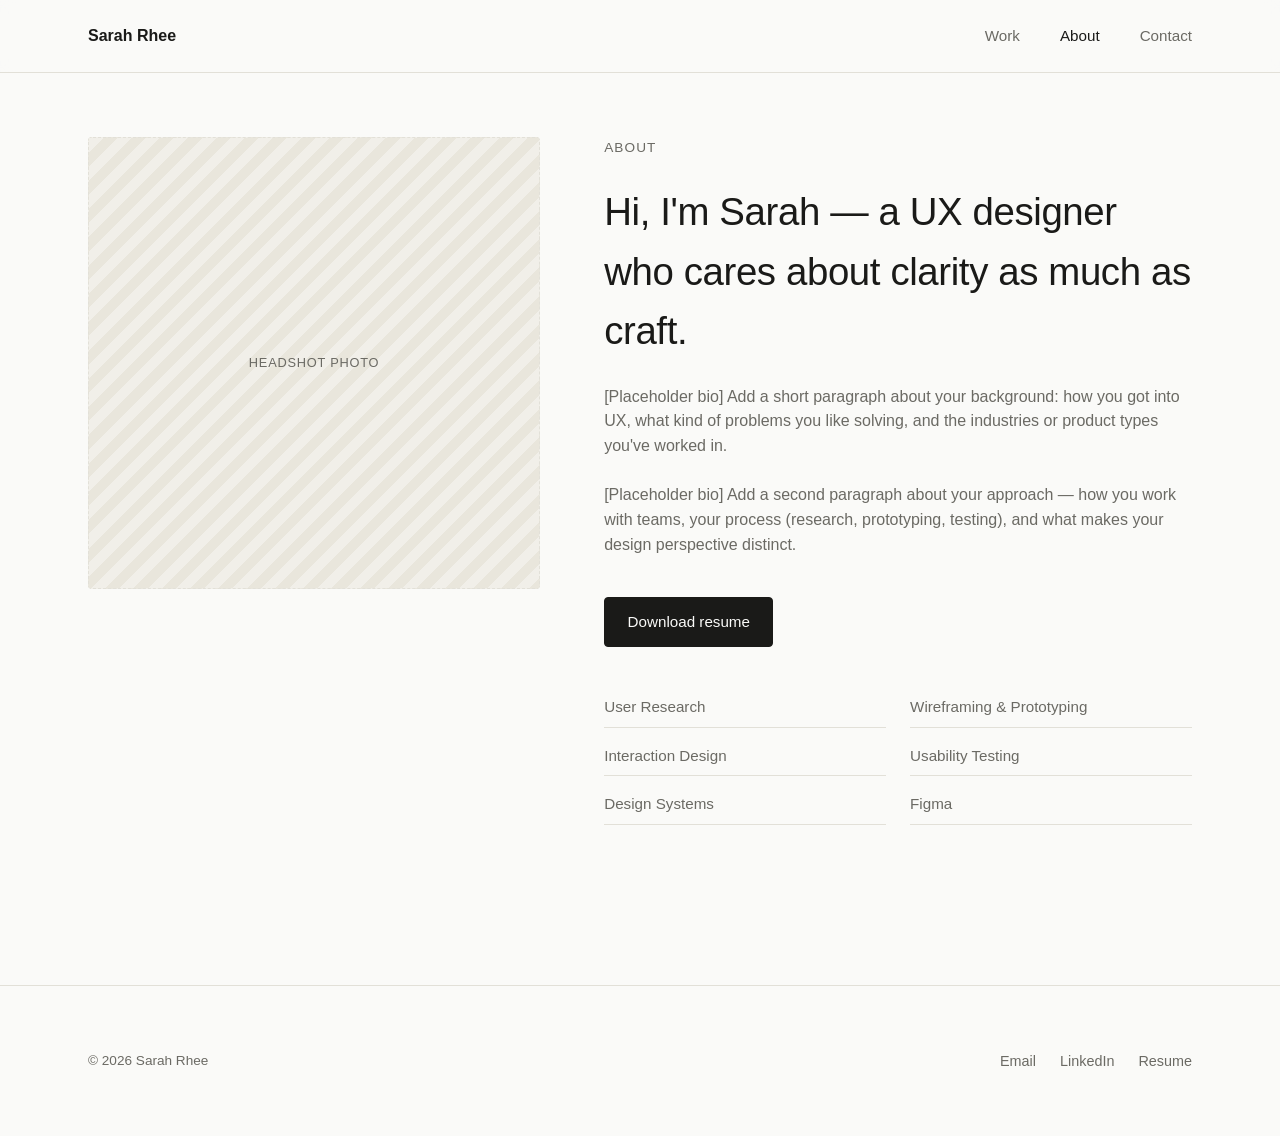
==== about.html @ 505254cf "Scaffold UX portfolio site: home, about, one case study template Minimal/clean static HTML/CSS/JS si" ====
<!DOCTYPE html>
<html lang="en">
<head>
  <meta charset="UTF-8" />
  <meta name="viewport" content="width=device-width, initial-scale=1.0" />
  <title>About — Sarah Rhee</title>
  <meta name="description" content="About Sarah Rhee, UX designer." />
  <link rel="stylesheet" href="css/style.css" />
</head>
<body>

  <header class="site-header">
    <div class="wrap">
      <a href="index.html" class="logo">Sarah Rhee</a>
      <nav>
        <button class="nav-toggle" aria-label="Toggle navigation" aria-expanded="false">
          <span></span><span></span><span></span>
        </button>
        <ul class="nav-links">
          <li><a href="index.html">Work</a></li>
          <li><a href="about.html" class="active">About</a></li>
          <li><a href="mailto:sarah.ys.rhee@gmail.com">Contact</a></li>
        </ul>
      </nav>
    </div>
  </header>

  <main>
    <div class="wrap">
      <section class="about-grid">
        <div class="about-photo">
          <div class="placeholder">Headshot photo</div>
        </div>

        <div class="about-bio">
          <p class="hero-eyebrow">About</p>
          <h1 style="font-size: clamp(1.75rem, 3vw, 2.5rem); margin-bottom: 1.5rem;">
            Hi, I'm Sarah — a UX designer who cares about clarity as much as craft.
          </h1>
          <p>
            [Placeholder bio] Add a short paragraph about your background: how you got
            into UX, what kind of problems you like solving, and the industries or
            product types you've worked in.
          </p>
          <p>
            [Placeholder bio] Add a second paragraph about your approach — how you work
            with teams, your process (research, prototyping, testing), and what makes
            your design perspective distinct.
          </p>

          <a href="#" class="btn btn-primary" style="margin-top: 1rem;">Download resume</a>

          <ul class="skills-list">
            <li>User Research</li>
            <li>Wireframing &amp; Prototyping</li>
            <li>Interaction Design</li>
            <li>Usability Testing</li>
            <li>Design Systems</li>
            <li>Figma</li>
          </ul>
        </div>
      </section>
    </div>
  </main>

  <footer class="site-footer">
    <div class="wrap footer-row">
      <p class="copyright">&copy; <span id="year"></span> Sarah Rhee</p>
      <div class="footer-links">
        <a href="mailto:sarah.ys.rhee@gmail.com">Email</a>
        <a href="#">LinkedIn</a>
        <a href="#">Resume</a>
      </div>
    </div>
  </footer>

  <script src="js/main.js"></script>
</body>
</html>
---- css/style.css ----
/* ---------------------------------------------
   Sarah Rhee — UX Portfolio
   Minimal, clean design system
--------------------------------------------- */

:root {
  --color-bg: #fafaf8;
  --color-surface: #f1efe9;
  --color-text: #1a1a18;
  --color-text-muted: #6b6a64;
  --color-border: #e2e0d8;
  --color-accent: #a2543c;

  --font-sans: -apple-system, BlinkMacSystemFont, "Inter", "Segoe UI", Helvetica, Arial, sans-serif;

  --space-1: 0.5rem;
  --space-2: 1rem;
  --space-3: 1.5rem;
  --space-4: 2.5rem;
  --space-5: 4rem;
  --space-6: 6rem;
  --space-7: 9rem;

  --max-width: 72rem;
  --border-radius: 4px;
}

/* Reset */
*,
*::before,
*::after {
  box-sizing: border-box;
}

html {
  scroll-behavior: smooth;
}

body {
  margin: 0;
  font-family: var(--font-sans);
  color: var(--color-text);
  background: var(--color-bg);
  line-height: 1.55;
  -webkit-font-smoothing: antialiased;
}

img {
  max-width: 100%;
  display: block;
}

a {
  color: inherit;
  text-decoration: none;
}

ul {
  margin: 0;
  padding: 0;
  list-style: none;
}

h1, h2, h3, h4 {
  margin: 0;
  font-weight: 500;
  letter-spacing: -0.01em;
}

p {
  margin: 0;
}

button {
  font: inherit;
  cursor: pointer;
  background: none;
  border: none;
  color: inherit;
}

/* Layout */
.wrap {
  max-width: var(--max-width);
  margin: 0 auto;
  padding: 0 var(--space-3);
}

/* Header / Nav */
.site-header {
  position: sticky;
  top: 0;
  z-index: 50;
  background: rgba(250, 250, 248, 0.85);
  backdrop-filter: blur(8px);
  border-bottom: 1px solid var(--color-border);
}

.site-header .wrap {
  display: flex;
  align-items: center;
  justify-content: space-between;
  height: 4.5rem;
}

.logo {
  font-size: 1rem;
  font-weight: 600;
}

.nav-links {
  display: flex;
  gap: var(--space-4);
  font-size: 0.95rem;
}

.nav-links a {
  color: var(--color-text-muted);
  transition: color 0.15s ease;
}

.nav-links a:hover,
.nav-links a.active {
  color: var(--color-text);
}

.nav-toggle {
  display: none;
  flex-direction: column;
  gap: 5px;
  padding: var(--space-1);
}

.nav-toggle span {
  width: 22px;
  height: 1.5px;
  background: var(--color-text);
  display: block;
  transition: transform 0.2s ease, opacity 0.2s ease;
}

/* Hero */
.hero {
  padding: var(--space-7) 0 var(--space-6);
}

.hero-eyebrow {
  font-size: 0.85rem;
  text-transform: uppercase;
  letter-spacing: 0.08em;
  color: var(--color-text-muted);
  margin-bottom: var(--space-2);
}

.hero h1 {
  font-size: clamp(2.25rem, 5vw, 3.75rem);
  line-height: 1.1;
  max-width: 40rem;
}

.hero p.lead {
  margin-top: var(--space-3);
  font-size: 1.15rem;
  color: var(--color-text-muted);
  max-width: 34rem;
}

/* Section headings */
.section-heading {
  display: flex;
  align-items: baseline;
  justify-content: space-between;
  margin-bottom: var(--space-4);
  padding-top: var(--space-6);
  border-top: 1px solid var(--color-border);
}

.section-heading h2 {
  font-size: 1.5rem;
}

.section-heading .view-all {
  font-size: 0.9rem;
  color: var(--color-text-muted);
}

.section-heading .view-all:hover {
  color: var(--color-text);
}

/* Work grid / cards */
.work-grid {
  display: grid;
  grid-template-columns: repeat(auto-fit, minmax(280px, 1fr));
  gap: var(--space-4);
}

.card {
  display: block;
  border: 1px solid var(--color-border);
  border-radius: var(--border-radius);
  overflow: hidden;
  background: var(--color-surface);
  transition: transform 0.2s ease, box-shadow 0.2s ease;
}

.card:hover {
  transform: translateY(-3px);
  box-shadow: 0 12px 24px -12px rgba(26, 26, 24, 0.15);
}

.card-media {
  aspect-ratio: 4 / 3;
}

.card-body {
  padding: var(--space-3);
}

.card-tag {
  font-size: 0.78rem;
  text-transform: uppercase;
  letter-spacing: 0.06em;
  color: var(--color-text-muted);
  margin-bottom: var(--space-1);
}

.card-title {
  font-size: 1.15rem;
}

.card-desc {
  margin-top: var(--space-1);
  font-size: 0.95rem;
  color: var(--color-text-muted);
}

/* Placeholder media block (stand-in for real images/photos) */
.placeholder {
  width: 100%;
  height: 100%;
  display: flex;
  align-items: center;
  justify-content: center;
  background:
    repeating-linear-gradient(
      135deg,
      var(--color-surface),
      var(--color-surface) 10px,
      #e9e6dc 10px,
      #e9e6dc 20px
    );
  color: var(--color-text-muted);
  font-size: 0.8rem;
  text-transform: uppercase;
  letter-spacing: 0.06em;
  border: 1px dashed var(--color-border);
}

/* About */
.about-grid {
  display: grid;
  grid-template-columns: 1fr 1.3fr;
  gap: var(--space-5);
  align-items: start;
  padding: var(--space-5) 0;
}

.about-photo {
  aspect-ratio: 1;
  border-radius: var(--border-radius);
  overflow: hidden;
}

.about-bio p {
  margin-bottom: var(--space-3);
  color: var(--color-text-muted);
  max-width: 38rem;
}

.skills-list {
  display: grid;
  grid-template-columns: repeat(2, 1fr);
  gap: var(--space-1) var(--space-3);
  margin-top: var(--space-4);
}

.skills-list li {
  font-size: 0.95rem;
  padding: var(--space-1) 0;
  border-bottom: 1px solid var(--color-border);
  color: var(--color-text-muted);
}

/* Buttons */
.btn {
  display: inline-flex;
  align-items: center;
  gap: 0.4rem;
  padding: 0.75rem 1.4rem;
  border-radius: var(--border-radius);
  font-size: 0.95rem;
  border: 1px solid var(--color-text);
  transition: background 0.15s ease, color 0.15s ease;
}

.btn:hover {
  background: var(--color-text);
  color: var(--color-bg);
}

.btn-primary {
  background: var(--color-text);
  color: var(--color-bg);
}

.btn-primary:hover {
  background: var(--color-accent);
  border-color: var(--color-accent);
}

/* Case study */
.cs-header {
  padding: var(--space-6) 0 var(--space-4);
}

.cs-meta {
  display: grid;
  grid-template-columns: repeat(auto-fit, minmax(140px, 1fr));
  gap: var(--space-3);
  margin-top: var(--space-4);
  padding-top: var(--space-3);
  border-top: 1px solid var(--color-border);
}

.cs-meta dt {
  font-size: 0.78rem;
  text-transform: uppercase;
  letter-spacing: 0.06em;
  color: var(--color-text-muted);
  margin-bottom: 0.25rem;
}

.cs-meta dd {
  margin: 0;
  font-size: 0.95rem;
}

.cs-hero-media {
  aspect-ratio: 16 / 9;
  margin: var(--space-4) 0 var(--space-6);
  border-radius: var(--border-radius);
  overflow: hidden;
}

.cs-section {
  padding-bottom: var(--space-6);
  max-width: 42rem;
}

.cs-section h2 {
  font-size: 1.4rem;
  margin-bottom: var(--space-2);
}

.cs-section p {
  color: var(--color-text-muted);
  margin-bottom: var(--space-2);
}

.cs-section-media {
  aspect-ratio: 16 / 9;
  max-width: none;
  margin: var(--space-3) 0 var(--space-6);
  border-radius: var(--border-radius);
  overflow: hidden;
}

.cs-nav-next {
  border-top: 1px solid var(--color-border);
  padding: var(--space-5) 0;
  display: flex;
  align-items: center;
  justify-content: space-between;
}

.cs-nav-next .label {
  font-size: 0.8rem;
  text-transform: uppercase;
  letter-spacing: 0.06em;
  color: var(--color-text-muted);
}

.cs-nav-next .title {
  font-size: 1.3rem;
  margin-top: 0.25rem;
}

/* Footer */
.site-footer {
  border-top: 1px solid var(--color-border);
  margin-top: var(--space-6);
  padding: var(--space-5) 0;
}

.footer-row {
  display: flex;
  align-items: center;
  justify-content: space-between;
  flex-wrap: wrap;
  gap: var(--space-2);
}

.footer-links {
  display: flex;
  gap: var(--space-3);
  font-size: 0.9rem;
  color: var(--color-text-muted);
}

.footer-links a:hover {
  color: var(--color-text);
}

.copyright {
  font-size: 0.85rem;
  color: var(--color-text-muted);
}

/* Scroll reveal (progressive enhancement, see js/main.js) */
.reveal {
  opacity: 0;
  transform: translateY(16px);
  transition: opacity 0.6s ease, transform 0.6s ease;
}

.reveal.is-visible {
  opacity: 1;
  transform: translateY(0);
}

/* Responsive */
@media (max-width: 720px) {
  .nav-links {
    position: absolute;
    top: 4.5rem;
    left: 0;
    right: 0;
    background: var(--color-bg);
    border-bottom: 1px solid var(--color-border);
    flex-direction: column;
    padding: var(--space-3);
    gap: var(--space-3);
    display: none;
  }

  .nav-links.is-open {
    display: flex;
  }

  .nav-toggle {
    display: flex;
  }

  .about-grid {
    grid-template-columns: 1fr;
  }

  .about-photo {
    max-width: 14rem;
  }

  .skills-list {
    grid-template-columns: 1fr;
  }

  .cs-nav-next {
    flex-direction: column;
    align-items: flex-start;
  }
}
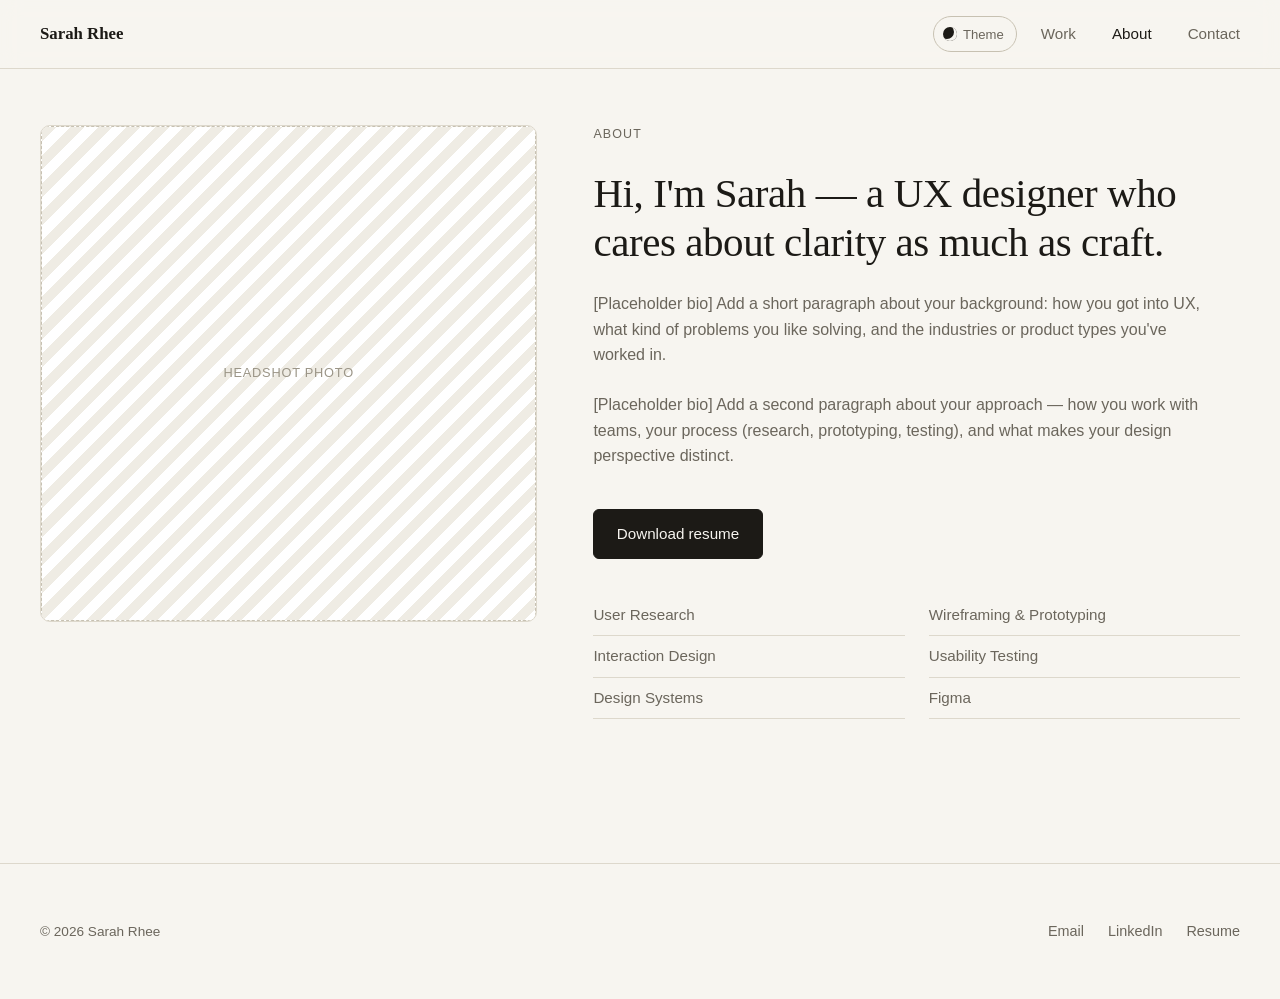
==== commit 98df5533: "Add Pricing Model Dashboard case study, redesign site in editorial style New case study built from r" ====
--- a/about.html
+++ b/about.html
@@ -3,29 +3,37 @@
 <head>
   <meta charset="UTF-8" />
   <meta name="viewport" content="width=device-width, initial-scale=1.0" />
+  <meta name="color-scheme" content="light dark" />
   <title>About — Sarah Rhee</title>
   <meta name="description" content="About Sarah Rhee, UX designer." />
-  <link rel="stylesheet" href="css/style.css" />
+  <link rel="stylesheet" href="css/styles-editorial.css" />
 </head>
 <body>
+  <a class="skip-link" href="#main">Skip to main content</a>
 
   <header class="site-header">
-    <div class="wrap">
+    <div class="wrap header-inner">
       <a href="index.html" class="logo">Sarah Rhee</a>
-      <nav>
+      <div class="header-right">
+        <button type="button" class="theme-toggle" id="theme-toggle" aria-pressed="false">
+          <span class="theme-toggle-icon" aria-hidden="true"></span>
+          <span class="theme-toggle-label">Theme</span>
+        </button>
         <button class="nav-toggle" aria-label="Toggle navigation" aria-expanded="false">
           <span></span><span></span><span></span>
         </button>
-        <ul class="nav-links">
-          <li><a href="index.html">Work</a></li>
-          <li><a href="about.html" class="active">About</a></li>
-          <li><a href="mailto:sarah.ys.rhee@gmail.com">Contact</a></li>
-        </ul>
-      </nav>
+        <nav>
+          <ul class="nav-links">
+            <li><a href="index.html">Work</a></li>
+            <li><a href="about.html" class="active">About</a></li>
+            <li><a href="mailto:sarah.ys.rhee@gmail.com">Contact</a></li>
+          </ul>
+        </nav>
+      </div>
     </div>
   </header>
 
-  <main>
+  <main id="main">
     <div class="wrap">
       <section class="about-grid">
         <div class="about-photo">
@@ -33,8 +41,8 @@
         </div>
 
         <div class="about-bio">
-          <p class="hero-eyebrow">About</p>
-          <h1 style="font-size: clamp(1.75rem, 3vw, 2.5rem); margin-bottom: 1.5rem;">
+          <p class="eyebrow-accent">About</p>
+          <h1 style="font-size: clamp(1.9rem, 3.2vw, 2.6rem); margin: 0.5rem 0 1.5rem; line-height: 1.2;">
             Hi, I'm Sarah — a UX designer who cares about clarity as much as craft.
           </h1>
           <p>
--- a/css/styles-editorial.css
+++ b/css/styles-editorial.css
@@ -0,0 +1,590 @@
+/* ---------------------------------------------
+   Sarah Rhee — Editorial design system
+   Used site-wide: home, about, case studies
+--------------------------------------------- */
+
+:root {
+  --paper: #f7f5f0;
+  --paper-raised: #ffffff;
+  --paper-sunken: #efece4;
+  --ink: #1c1a16;
+  --ink-muted: #6b665c;
+  --ink-faint: #9b9587;
+  --line: #ddd8cc;
+  --line-strong: #c7c1b2;
+  --accent: #a2543c;
+  --accent-ink: #ffffff;
+  --accent-soft: #f1e3dc;
+  --good: #3f6b4c;
+  --good-soft: #e4ede6;
+  --warn: #97621f;
+  --warn-soft: #f3e8d6;
+  --bad: #a3392f;
+  --bad-soft: #f5e3e0;
+  --info: #3d6a8a;
+  --info-soft: #e2ecf1;
+
+  --font-serif: "Iowan Old Style", "Palatino Linotype", Palatino, "Georgia", serif;
+  --font-sans: -apple-system, BlinkMacSystemFont, "Inter", "Segoe UI", Helvetica, Arial, sans-serif;
+  --font-mono: ui-monospace, "SF Mono", Menlo, Consolas, monospace;
+
+  --space-1: 0.5rem;
+  --space-2: 1rem;
+  --space-3: 1.5rem;
+  --space-4: 2.25rem;
+  --space-5: 3.5rem;
+  --space-6: 5.5rem;
+
+  --max-width: 78rem;
+  --radius: 6px;
+  --radius-lg: 10px;
+
+  --shadow-card: 0 1px 2px rgba(28, 26, 22, 0.04), 0 8px 24px -12px rgba(28, 26, 22, 0.12);
+  color-scheme: light;
+}
+
+:root[data-theme="dark"] {
+  --paper: #161512;
+  --paper-raised: #201f1b;
+  --paper-sunken: #0f0e0c;
+  --ink: #efeae0;
+  --ink-muted: #a8a294;
+  --ink-faint: #726c60;
+  --line: #34322b;
+  --line-strong: #45423a;
+  --accent: #d98a6c;
+  --accent-ink: #161512;
+  --accent-soft: #3a2a22;
+  --good: #8fbc9c;
+  --good-soft: #1f2b22;
+  --warn: #d9a85c;
+  --warn-soft: #302416;
+  --bad: #e08b80;
+  --bad-soft: #331f1c;
+  --info: #8bb6d1;
+  --info-soft: #1c2a32;
+  --shadow-card: 0 1px 2px rgba(0, 0, 0, 0.2), 0 12px 28px -14px rgba(0, 0, 0, 0.55);
+  color-scheme: dark;
+}
+
+@media (prefers-color-scheme: dark) {
+  :root:not([data-theme="light"]) {
+    --paper: #161512;
+    --paper-raised: #201f1b;
+    --paper-sunken: #0f0e0c;
+    --ink: #efeae0;
+    --ink-muted: #a8a294;
+    --ink-faint: #726c60;
+    --line: #34322b;
+    --line-strong: #45423a;
+    --accent: #d98a6c;
+    --accent-ink: #161512;
+    --accent-soft: #3a2a22;
+    --good: #8fbc9c;
+    --good-soft: #1f2b22;
+    --warn: #d9a85c;
+    --warn-soft: #302416;
+    --bad: #e08b80;
+    --bad-soft: #331f1c;
+    --info: #8bb6d1;
+    --info-soft: #1c2a32;
+    --shadow-card: 0 1px 2px rgba(0, 0, 0, 0.2), 0 12px 28px -14px rgba(0, 0, 0, 0.55);
+    color-scheme: dark;
+  }
+}
+
+/* Reset */
+*, *::before, *::after { box-sizing: border-box; }
+html { scroll-behavior: smooth; }
+body {
+  margin: 0;
+  font-family: var(--font-sans);
+  color: var(--ink);
+  background: var(--paper);
+  line-height: 1.6;
+  -webkit-font-smoothing: antialiased;
+  transition: background 0.2s ease, color 0.2s ease;
+}
+img { max-width: 100%; height: auto; display: block; }
+a { color: inherit; text-decoration: none; }
+ul, ol { margin: 0; padding: 0; list-style: none; }
+h1, h2, h3, h4 { margin: 0; font-family: var(--font-serif); font-weight: 500; letter-spacing: -0.01em; }
+p { margin: 0; }
+button { font: inherit; cursor: pointer; background: none; border: none; color: inherit; }
+dl, dt, dd { margin: 0; }
+table { border-collapse: collapse; width: 100%; }
+
+.visually-hidden {
+  position: absolute; width: 1px; height: 1px; overflow: hidden;
+  clip: rect(0 0 0 0); white-space: nowrap; border: 0; padding: 0; margin: -1px;
+}
+
+.skip-link {
+  position: absolute; left: -999px; top: 0; z-index: 100;
+  background: var(--ink); color: var(--paper); padding: 0.75rem 1.25rem;
+  border-radius: 0 0 var(--radius) 0;
+}
+.skip-link:focus { left: 0; }
+
+.wrap { max-width: var(--max-width); margin: 0 auto; padding: 0 var(--space-3); }
+
+/* ============ SITE HEADER (shared nav) ============ */
+.site-header {
+  position: sticky; top: 0; z-index: 50;
+  background: color-mix(in srgb, var(--paper) 88%, transparent);
+  backdrop-filter: blur(10px);
+  border-bottom: 1px solid var(--line);
+}
+.header-inner, .site-header .wrap {
+  display: flex; align-items: center; justify-content: space-between;
+  height: 4.25rem;
+}
+.eyebrow {
+  font-family: var(--font-sans); font-size: 0.78rem; text-transform: uppercase;
+  letter-spacing: 0.09em; color: var(--ink-muted); margin: 0;
+}
+.logo { font-family: var(--font-serif); font-size: 1.05rem; font-weight: 600; }
+.header-right { display: flex; align-items: center; gap: var(--space-3); }
+.site-meta { font-size: 0.85rem; color: var(--ink-muted); margin: 0; }
+.nav-links { display: flex; gap: var(--space-4); font-size: 0.95rem; }
+.nav-links a { color: var(--ink-muted); transition: color 0.15s ease; }
+.nav-links a:hover, .nav-links a.active { color: var(--ink); }
+
+.theme-toggle {
+  display: flex; align-items: center; gap: 0.4rem;
+  border: 1px solid var(--line-strong); border-radius: 999px;
+  padding: 0.4rem 0.75rem 0.4rem 0.55rem; font-size: 0.82rem; color: var(--ink-muted);
+  transition: border-color 0.15s ease, color 0.15s ease;
+}
+.theme-toggle:hover { color: var(--ink); border-color: var(--accent); }
+.theme-toggle-icon {
+  width: 14px; height: 14px; border-radius: 50%;
+  background: var(--ink);
+  box-shadow: inset -3px -2px 0 var(--paper);
+}
+.theme-toggle[aria-pressed="true"] .theme-toggle-icon {
+  box-shadow: none; background: var(--accent);
+}
+
+.nav-toggle {
+  display: none; flex-direction: column; gap: 5px; padding: var(--space-1);
+}
+.nav-toggle span { width: 20px; height: 1.5px; background: var(--ink); display: block; }
+
+/* ============ BENTO HERO ============ */
+.bento {
+  display: grid;
+  grid-template-columns: 1.4fr 1fr;
+  grid-template-rows: auto auto;
+  gap: var(--space-3);
+  padding: var(--space-5) 0 var(--space-4);
+}
+.tile {
+  background: var(--paper-raised);
+  border: 1px solid var(--line);
+  border-radius: var(--radius-lg);
+  box-shadow: var(--shadow-card);
+  padding: var(--space-4);
+}
+.tile-primary { grid-column: 1; grid-row: 1 / 3; display: flex; flex-direction: column; gap: var(--space-3); }
+.tile-visual { grid-column: 2; grid-row: 1; padding: 0; overflow: hidden; display: flex; flex-direction: column; }
+.tile-visual img { width: 100%; height: auto; }
+.tile-visual figcaption {
+  padding: var(--space-2) var(--space-3); font-size: 0.82rem; color: var(--ink-muted);
+  border-top: 1px solid var(--line);
+}
+.tile-status { grid-column: 2; grid-row: 2; display: flex; flex-direction: column; gap: 0.4rem; justify-content: center; }
+.tile-stats {
+  grid-column: 1 / 3; grid-row: 3;
+  display: grid; grid-template-columns: repeat(3, 1fr); gap: var(--space-3);
+  padding: 0; background: none; border: none; box-shadow: none;
+}
+
+.eyebrow-accent {
+  font-size: 0.78rem; text-transform: uppercase; letter-spacing: 0.09em;
+  color: var(--accent); margin: 0;
+}
+.bento h1 {
+  font-size: clamp(2rem, 3.4vw, 2.9rem); line-height: 1.12; margin-top: 0.5rem;
+}
+.subtitle { font-size: 1.1rem; color: var(--ink-muted); max-width: 34rem; margin-top: 0.25rem; }
+
+.case-summary { display: grid; gap: var(--space-2); margin-top: var(--space-2); }
+.case-summary dt {
+  font-size: 0.76rem; text-transform: uppercase; letter-spacing: 0.07em;
+  color: var(--ink-faint); margin-bottom: 0.2rem;
+}
+.case-summary dd { font-size: 0.95rem; color: var(--ink); }
+
+.small-label {
+  font-size: 0.76rem; text-transform: uppercase; letter-spacing: 0.07em; color: var(--ink-faint); margin: 0;
+}
+.badge {
+  display: inline-flex; align-self: flex-start; align-items: center;
+  background: var(--good-soft); color: var(--good);
+  font-size: 0.88rem; font-weight: 600; padding: 0.3rem 0.7rem; border-radius: 999px;
+  margin: 0.3rem 0;
+}
+.tile-status-note { font-size: 0.85rem; color: var(--ink-muted); margin: 0; }
+
+.chip {
+  background: var(--paper-raised); border: 1px solid var(--line); border-radius: var(--radius);
+  box-shadow: var(--shadow-card); padding: var(--space-3);
+  display: flex; flex-direction: column; gap: 0.4rem;
+}
+.chip-num { font-family: var(--font-serif); font-size: 1.15rem; color: var(--ink); }
+.chip-label { font-size: 0.86rem; color: var(--ink-muted); line-height: 1.5; }
+
+/* ============ SUMMARY PANEL ============ */
+.summary { padding: var(--space-4) 0; border-top: 1px solid var(--line); border-bottom: 1px solid var(--line); }
+.summary-grid { display: grid; grid-template-columns: repeat(4, 1fr); gap: var(--space-4); }
+.summary-item dt {
+  font-family: var(--font-serif); font-size: 1rem; color: var(--ink); margin-bottom: 0.4rem;
+}
+.summary-item dd { font-size: 0.88rem; color: var(--ink-muted); }
+.summary-footnote { font-size: 0.8rem; color: var(--ink-faint); margin-top: var(--space-3); }
+
+/* ============ LAYOUT: TOC + CONTENT ============ */
+.layout { display: grid; grid-template-columns: 14rem 1fr; gap: var(--space-5); padding-top: var(--space-5); align-items: start; }
+
+.toc-mobile { display: none; }
+.toc-mobile summary {
+  cursor: pointer; font-size: 0.9rem; padding: var(--space-2);
+  border: 1px solid var(--line); border-radius: var(--radius); margin-bottom: var(--space-3);
+}
+.toc-mobile nav ol { padding: var(--space-2) 0 0 var(--space-2); display: grid; gap: 0.5rem; }
+.toc-mobile nav a { font-size: 0.9rem; color: var(--ink-muted); }
+
+.toc-desktop { position: sticky; top: 6rem; align-self: start; }
+.toc-title {
+  font-size: 0.76rem; text-transform: uppercase; letter-spacing: 0.07em;
+  color: var(--ink-faint); margin-bottom: var(--space-2);
+}
+.toc-desktop ol { display: grid; gap: 0.65rem; border-left: 1px solid var(--line); }
+.toc-desktop a {
+  display: block; font-size: 0.9rem; color: var(--ink-muted); padding: 0.1rem 0 0.1rem 0.9rem;
+  border-left: 2px solid transparent; margin-left: -1px; transition: color 0.15s ease, border-color 0.15s ease;
+}
+.toc-desktop a:hover { color: var(--ink); }
+.toc-desktop a[aria-current] { color: var(--accent); border-left-color: var(--accent); font-weight: 600; }
+
+.content { min-width: 0; }
+
+/* ============ SECTIONS ============ */
+.section { padding-bottom: var(--space-6); scroll-margin-top: 6rem; max-width: 46rem; }
+.section h2 { font-size: 1.6rem; margin-bottom: var(--space-2); }
+.section h3 { font-size: 1.15rem; margin: var(--space-3) 0 0.75rem; }
+.section p { color: var(--ink-muted); margin-bottom: var(--space-2); }
+.tldr {
+  font-size: 1.08rem; color: var(--ink); font-family: var(--font-serif);
+  border-left: 3px solid var(--accent); padding-left: var(--space-2); margin-bottom: var(--space-3);
+}
+.phase { font-size: 0.8rem; color: var(--ink-faint); font-family: var(--font-sans); font-weight: 400; margin-left: 0.5rem; }
+
+/* Attribution (model vs UX) */
+.attribution { display: grid; grid-template-columns: 1fr 1fr; gap: var(--space-4); margin: var(--space-3) 0 var(--space-4); }
+.attribution-col { background: var(--paper-raised); border: 1px solid var(--line); border-radius: var(--radius-lg); padding: var(--space-3); }
+.attribution-col h3 { margin-top: 0; font-size: 0.95rem; text-transform: uppercase; letter-spacing: 0.06em; color: var(--ink-faint); }
+.big-metric { font-family: var(--font-serif); font-size: 2rem; color: var(--accent); margin: 0.3rem 0; }
+.muted { color: var(--ink-faint); font-size: 0.85rem; }
+.clean-list { display: grid; gap: 0.5rem; margin: 0.5rem 0; }
+.clean-list li { font-size: 0.95rem; color: var(--ink); padding-left: 1rem; position: relative; }
+.clean-list li::before { content: "–"; position: absolute; left: 0; color: var(--accent); }
+
+.proofs-h { font-size: 1rem; text-transform: uppercase; letter-spacing: 0.05em; color: var(--ink-faint); }
+.proofs { display: grid; gap: var(--space-3); }
+.proof { border-top: 1px solid var(--line); padding-top: var(--space-2); }
+.proof-claim { font-family: var(--font-serif); font-size: 1.1rem; color: var(--ink); margin-bottom: 0.3rem; }
+.proof-evidence { color: var(--ink-muted); }
+.proof-artifact a { color: var(--accent); font-size: 0.9rem; }
+.proof-artifact a:hover { text-decoration: underline; }
+
+/* ============ HANDOFF DIAGRAM ============ */
+.diagram-figure { margin: var(--space-3) 0; }
+.handoff-diagram { display: grid; grid-template-columns: 1fr 1fr; gap: var(--space-3); }
+.handoff-lane { border-radius: var(--radius-lg); padding: var(--space-3); border: 1px solid var(--line); }
+.handoff-before { background: var(--bad-soft); }
+.handoff-after { background: var(--good-soft); }
+.handoff-lane-title { font-family: var(--font-serif); font-size: 1rem; margin-bottom: var(--space-2); display: flex; align-items: center; gap: 0.5rem; }
+.ba-tag {
+  font-size: 0.7rem; text-transform: uppercase; letter-spacing: 0.05em; font-weight: 700;
+  padding: 0.15rem 0.5rem; border-radius: 999px;
+}
+.ba-before { background: var(--bad); color: #fff; }
+.ba-after { background: var(--good); color: #fff; }
+.handoff-steps { display: flex; flex-direction: column; gap: 0.4rem; font-size: 0.9rem; }
+.handoff-steps li { color: var(--ink); }
+.handoff-arrow { color: var(--ink-faint); font-size: 0.8rem; padding-left: 0.2rem; }
+.handoff-guard { color: var(--accent); font-size: 0.82rem; font-style: italic; }
+.handoff-note { margin-top: var(--space-2); font-size: 0.85rem; color: var(--ink-muted); }
+figcaption { font-size: 0.85rem; color: var(--ink-muted); margin-top: var(--space-2); }
+
+.mechanism { display: grid; gap: var(--space-2); margin-top: var(--space-3); }
+.mechanism > div { border-top: 1px solid var(--line); padding-top: var(--space-2); }
+.mechanism dt { font-family: var(--font-serif); font-size: 1rem; margin-bottom: 0.25rem; }
+.mechanism dd { color: var(--ink-muted); }
+
+/* ============ NUGGETS / CALLOUTS ============ */
+.nugget-label {
+  font-size: 0.78rem; text-transform: uppercase; letter-spacing: 0.06em; color: var(--ink-faint);
+  margin-bottom: var(--space-1);
+}
+.nugget-grid { display: grid; grid-template-columns: repeat(2, 1fr); gap: var(--space-2); margin: var(--space-2) 0 var(--space-3); }
+.nugget-card {
+  background: var(--paper-raised); border: 1px solid var(--line); border-radius: var(--radius);
+  padding: var(--space-2) var(--space-3); font-size: 0.9rem; color: var(--ink-muted);
+}
+.nugget-card strong { display: block; color: var(--ink); font-family: var(--font-serif); font-size: 1rem; margin-bottom: 0.2rem; }
+.nugget {
+  border-left: 3px solid var(--accent); background: var(--accent-soft);
+  padding: var(--space-3); border-radius: 0 var(--radius) var(--radius) 0;
+  margin: var(--space-3) 0; font-family: var(--font-serif); font-size: 1.05rem;
+}
+.nugget p { color: var(--ink); margin-bottom: 0; }
+.nugget p + p { margin-top: 0.5rem; }
+.callout {
+  background: var(--info-soft); border: 1px solid var(--line); border-radius: var(--radius);
+  padding: var(--space-3); font-size: 0.92rem; color: var(--ink);
+}
+q { font-style: italic; }
+
+/* ============ DETAILS / MORE ============ */
+.more { margin: var(--space-3) 0; border-top: 1px solid var(--line); padding-top: var(--space-2); }
+.more summary {
+  cursor: pointer; list-style: none; display: flex; align-items: center; gap: 0.5rem;
+  color: var(--accent); font-size: 0.92rem;
+}
+.more summary::-webkit-details-marker { display: none; }
+.more summary::before { content: "+"; font-weight: 700; }
+.more[open] summary::before { content: "–"; }
+.more-label { text-decoration: underline; text-underline-offset: 3px; }
+.more > *:not(summary) { margin-top: var(--space-3); }
+.more details { margin: var(--space-2) 0; border-left: 2px solid var(--line); padding-left: var(--space-2); }
+.more details summary { color: var(--ink-muted); }
+
+/* ============ FIGURES ============ */
+.figure-zoom { margin: var(--space-3) 0; }
+.figure-zoom img { border-radius: var(--radius-lg); border: 1px solid var(--line); }
+.figure-zoom figcaption a { color: var(--accent); }
+
+/* ============ IA FLOW ============ */
+.ia-flow { display: grid; grid-template-columns: repeat(4, 1fr); gap: var(--space-2); }
+.ia-phase {
+  background: var(--paper-raised); border: 1px solid var(--line); border-top: 3px solid var(--accent);
+  border-radius: var(--radius); padding: var(--space-2);
+}
+.ia-phase-name { font-family: var(--font-serif); font-size: 1.05rem; margin-bottom: 0.2rem; }
+.ia-phase-desc { font-size: 0.82rem; color: var(--ink-muted); margin-bottom: 0.6rem; }
+.ia-screens { display: grid; gap: 0.3rem; }
+.ia-screens li { font-size: 0.85rem; color: var(--ink); padding: 0.2rem 0.5rem; background: var(--paper-sunken); border-radius: 4px; }
+
+/* ============ STATES STRIP ============ */
+.states-strip { display: grid; grid-template-columns: repeat(3, 1fr); gap: var(--space-2); margin: var(--space-2) 0; }
+.state { border-radius: var(--radius); padding: var(--space-2); border: 1px solid var(--line); background: var(--paper-raised); }
+.state-tag { display: inline-block; font-size: 0.72rem; text-transform: uppercase; letter-spacing: 0.05em; font-weight: 700; padding: 0.15rem 0.5rem; border-radius: 999px; margin-bottom: 0.5rem; }
+.state-empty .state-tag { background: var(--paper-sunken); color: var(--ink-faint); }
+.state-valid .state-tag { background: var(--good-soft); color: var(--good); }
+.state-error .state-tag { background: var(--bad-soft); color: var(--bad); }
+.state-input {
+  display: block; font-family: var(--font-mono); font-size: 0.85rem; background: var(--paper-sunken);
+  border: 1px solid var(--line); border-radius: 4px; padding: 0.4rem 0.6rem; margin-bottom: 0.5rem;
+}
+.state-help { display: block; font-size: 0.82rem; color: var(--ink-muted); }
+
+/* ============ SCREENS GALLERY ============ */
+.screens-gallery { display: grid; grid-template-columns: repeat(2, 1fr); gap: var(--space-3); margin-top: var(--space-3); }
+.screens-gallery figure { margin: 0; }
+.screens-gallery img { border-radius: var(--radius-lg); border: 1px solid var(--line); }
+.screens-gallery figcaption { font-size: 0.85rem; color: var(--ink-muted); margin-top: 0.5rem; }
+.zoomable { display: block; width: 100%; border-radius: var(--radius-lg); overflow: hidden; }
+.zoomable img { transition: transform 0.25s ease; }
+.zoomable:hover img { transform: scale(1.015); }
+
+/* ============ BEFORE / AFTER ============ */
+.beforeafter { display: grid; grid-template-columns: 1fr 1fr; gap: var(--space-3); margin: var(--space-3) 0; }
+.beforeafter figure { margin: 0; }
+.beforeafter img { border-radius: var(--radius-lg); border: 1px solid var(--line); }
+.beforeafter figcaption { font-size: 0.85rem; color: var(--ink-muted); margin-top: 0.5rem; }
+
+/* ============ REJECT VISUAL (SVG comparison) ============ */
+.reject-visual { display: grid; grid-template-columns: 1fr auto 1fr; gap: var(--space-3); align-items: center; margin: var(--space-3) 0; }
+.reject-panel { text-align: center; }
+.reject-cap { font-size: 0.85rem; color: var(--ink-muted); margin-bottom: 0.5rem; }
+.reject-arrow { font-size: 1.5rem; color: var(--accent); }
+.rv-svg { width: 100%; height: auto; background: var(--paper-raised); border: 1px solid var(--line); border-radius: var(--radius); }
+.rv-card { fill: var(--paper-raised); stroke: var(--line-strong); stroke-width: 1; }
+.rv-label { fill: var(--ink-faint); }
+.rv-field { fill: var(--paper-sunken); stroke: var(--line); stroke-width: 0.75; }
+.rv-scroll-track { fill: var(--paper-sunken); }
+.rv-scroll-thumb { fill: var(--line-strong); }
+.rv-reject-x line { stroke: var(--bad); stroke-width: 2.5; opacity: 0.55; }
+.rv-header { fill: var(--paper-sunken); }
+.rv-frame { fill: none; stroke: var(--line-strong); stroke-width: 1; }
+.rv-line { stroke: var(--line); stroke-width: 0.75; }
+.rv-hcell { fill: var(--ink-faint); }
+.rv-val { fill: var(--ink-muted); }
+.rv-cell-active { fill: var(--accent-soft); stroke: var(--accent); stroke-width: 1; }
+.rv-caret { stroke: var(--accent); stroke-width: 1.5; }
+
+/* ============ GENERIC DIAGRAM SVGS (current-state flow, scope sketch, config-before) ============ */
+.diagram-svg { width: 100%; height: auto; background: var(--paper-raised); border: 1px solid var(--line); border-radius: var(--radius-lg); }
+.diagram-box { fill: var(--paper-sunken); stroke: var(--line-strong); stroke-width: 1.25; }
+.diagram-box-accent { fill: var(--accent-soft); stroke: var(--accent); stroke-width: 1.25; }
+.diagram-box-title { fill: var(--ink); font-family: var(--font-serif); }
+.diagram-box-desc { fill: var(--ink-muted); font-family: var(--font-sans); }
+.diagram-arrow { stroke: var(--ink-faint); stroke-width: 1.5; fill: none; marker-end: url(#arrowhead); }
+.diagram-loop-tag { fill: var(--accent); font-family: var(--font-sans); font-weight: 700; letter-spacing: 0.04em; }
+.diagram-arrowhead { fill: var(--ink-faint); }
+
+.sketch-box { fill: none; stroke: var(--ink-muted); stroke-width: 1.75; stroke-linejoin: round; stroke-linecap: round; }
+.sketch-label { fill: var(--ink); font-family: var(--font-serif); }
+.sketch-note { fill: var(--ink-faint); font-family: var(--font-sans); font-style: italic; }
+.sketch-arrow { stroke: var(--accent); stroke-width: 1.75; fill: none; stroke-linecap: round; }
+.sketch-scribble { stroke: var(--ink-faint); stroke-width: 1.25; fill: none; opacity: 0.6; }
+
+.grid-header { fill: var(--good-soft); stroke: var(--line-strong); stroke-width: 1; }
+.grid-cell { fill: var(--paper-raised); stroke: var(--line); stroke-width: 0.75; }
+.grid-cell-val { fill: var(--ink-faint); }
+.grid-label { fill: var(--ink-muted); font-family: var(--font-sans); }
+.upload-path { stroke: var(--bad); stroke-width: 1.5; stroke-dasharray: 4 3; fill: none; }
+.upload-box { fill: var(--paper-sunken); stroke: var(--line-strong); stroke-width: 1.25; }
+
+/* ============ TABLES ============ */
+.table-scroll { overflow-x: auto; margin: var(--space-3) 0; border: 1px solid var(--line); border-radius: var(--radius-lg); }
+table { font-size: 0.9rem; }
+caption { text-align: left; padding: var(--space-2); font-size: 0.85rem; color: var(--ink-muted); border-bottom: 1px solid var(--line); }
+th, td { text-align: left; padding: 0.75rem var(--space-2); border-bottom: 1px solid var(--line); vertical-align: top; }
+thead th { font-size: 0.78rem; text-transform: uppercase; letter-spacing: 0.05em; color: var(--ink-faint); background: var(--paper-sunken); }
+tbody th { font-weight: 500; color: var(--ink); white-space: nowrap; }
+tbody tr:last-child td, tbody tr:last-child th { border-bottom: none; }
+
+/* ============ TRADEOFFS ============ */
+.tradeoffs { display: grid; gap: var(--space-3); }
+.tradeoffs li { border-top: 1px solid var(--line); padding-top: var(--space-2); }
+.tradeoff-label {
+  font-size: 0.72rem; text-transform: uppercase; letter-spacing: 0.06em; color: var(--ink-faint);
+  margin-right: 0.5rem;
+}
+.tradeoff-constraint { margin-bottom: 0.3rem; color: var(--ink); }
+.tradeoff-response { color: var(--ink-muted); }
+
+/* ============ FOOTER ============ */
+.site-footer { border-top: 1px solid var(--line); margin-top: var(--space-6); padding: var(--space-5) 0; }
+.redactions { max-width: 42rem; margin-bottom: var(--space-4); }
+.redactions h2 { font-size: 1rem; margin-bottom: 0.5rem; }
+.redactions p { font-size: 0.85rem; color: var(--ink-muted); }
+.colophon { font-size: 0.82rem; color: var(--ink-faint); }
+.footer-row { display: flex; align-items: center; justify-content: space-between; flex-wrap: wrap; gap: var(--space-2); }
+.footer-links { display: flex; gap: var(--space-3); font-size: 0.9rem; color: var(--ink-muted); }
+.footer-links a:hover { color: var(--ink); }
+.copyright { font-size: 0.85rem; color: var(--ink-muted); }
+
+/* ============ LIGHTBOX ============ */
+.lightbox {
+  position: fixed; inset: 0; z-index: 200;
+  background: color-mix(in srgb, var(--ink) 88%, transparent);
+  display: flex; align-items: center; justify-content: center;
+  padding: var(--space-4);
+  opacity: 0; pointer-events: none; transition: opacity 0.2s ease;
+}
+.lightbox[aria-hidden="false"] { opacity: 1; pointer-events: auto; }
+.lightbox-figure { max-width: 90vw; max-height: 85vh; margin: 0; display: flex; flex-direction: column; gap: var(--space-2); }
+.lightbox-figure img { max-height: 78vh; width: auto; border-radius: var(--radius); }
+.lightbox-figure figcaption { color: var(--paper); font-size: 0.9rem; text-align: center; }
+.lightbox-close, .lightbox-nav {
+  position: absolute; background: rgba(255,255,255,0.1); color: #fff; border-radius: 999px;
+  width: 2.75rem; height: 2.75rem; display: flex; align-items: center; justify-content: center;
+  font-size: 1.5rem; transition: background 0.15s ease;
+}
+.lightbox-close { top: var(--space-3); right: var(--space-3); }
+.lightbox-prev { left: var(--space-3); top: 50%; transform: translateY(-50%); }
+.lightbox-next { right: var(--space-3); top: 50%; transform: translateY(-50%); }
+.lightbox-close:hover, .lightbox-nav:hover { background: rgba(255,255,255,0.22); }
+
+/* ============ HOME / ABOUT PAGE ADDITIONS ============ */
+.hero-page { padding: var(--space-6) 0 var(--space-5); }
+.hero-page .eyebrow-accent { margin-bottom: var(--space-2); display: block; }
+.hero-page h1 { font-size: clamp(2.25rem, 4.5vw, 3.5rem); line-height: 1.1; max-width: 40rem; }
+.hero-page .subtitle { margin-top: var(--space-3); font-size: 1.2rem; max-width: 36rem; }
+
+.work-list { display: grid; gap: var(--space-3); padding: var(--space-4) 0 var(--space-6); }
+.work-card {
+  display: grid; grid-template-columns: 1fr 1.4fr; gap: var(--space-4);
+  background: var(--paper-raised); border: 1px solid var(--line); border-radius: var(--radius-lg);
+  box-shadow: var(--shadow-card); padding: var(--space-3); align-items: center;
+  transition: transform 0.2s ease, box-shadow 0.2s ease;
+}
+.work-card:hover { transform: translateY(-2px); }
+.work-card-media { border-radius: var(--radius); overflow: hidden; aspect-ratio: 16/10; }
+.work-card-media img { width: 100%; height: 100%; object-fit: cover; }
+.work-card-tag { font-size: 0.78rem; text-transform: uppercase; letter-spacing: 0.06em; color: var(--accent); margin-bottom: 0.3rem; }
+.work-card-title { font-family: var(--font-serif); font-size: 1.4rem; margin-bottom: 0.5rem; }
+.work-card-desc { color: var(--ink-muted); font-size: 0.95rem; }
+.work-card-meta { display: flex; gap: var(--space-3); margin-top: var(--space-2); font-size: 0.82rem; color: var(--ink-faint); }
+
+.about-grid { display: grid; grid-template-columns: 1fr 1.3fr; gap: var(--space-5); align-items: start; padding: var(--space-5) 0; }
+.about-photo { aspect-ratio: 1; border-radius: var(--radius-lg); overflow: hidden; border: 1px solid var(--line); }
+.about-photo img { width: 100%; height: 100%; object-fit: cover; }
+.about-bio p { margin-bottom: var(--space-3); color: var(--ink-muted); max-width: 38rem; }
+.skills-list { display: grid; grid-template-columns: repeat(2, 1fr); gap: 0 var(--space-3); margin-top: var(--space-4); }
+.skills-list li { font-size: 0.95rem; padding: var(--space-1) 0; border-bottom: 1px solid var(--line); color: var(--ink-muted); }
+
+.btn {
+  display: inline-flex; align-items: center; gap: 0.4rem; padding: 0.75rem 1.4rem;
+  border-radius: var(--radius); font-size: 0.95rem; border: 1px solid var(--ink);
+  transition: background 0.15s ease, color 0.15s ease;
+}
+.btn:hover { background: var(--ink); color: var(--paper); }
+.btn-primary { background: var(--ink); color: var(--paper); }
+.btn-primary:hover { background: var(--accent); border-color: var(--accent); }
+
+.placeholder {
+  width: 100%; height: 100%; display: flex; align-items: center; justify-content: center;
+  background: repeating-linear-gradient(135deg, var(--paper-sunken), var(--paper-sunken) 10px, var(--paper-raised) 10px, var(--paper-raised) 20px);
+  color: var(--ink-faint); font-size: 0.8rem; text-transform: uppercase; letter-spacing: 0.06em;
+  border: 1px dashed var(--line-strong);
+}
+
+.reveal { opacity: 0; transform: translateY(14px); transition: opacity 0.6s ease, transform 0.6s ease; }
+.reveal.is-visible { opacity: 1; transform: translateY(0); }
+@media (prefers-reduced-motion: reduce) {
+  .reveal { opacity: 1; transform: none; transition: none; }
+  html { scroll-behavior: auto; }
+}
+
+/* ============ RESPONSIVE ============ */
+@media (max-width: 960px) {
+  .bento { grid-template-columns: 1fr; grid-template-rows: auto; }
+  .tile-primary, .tile-visual, .tile-status, .tile-stats { grid-column: 1; grid-row: auto; }
+  .tile-stats { grid-template-columns: 1fr; }
+  .summary-grid { grid-template-columns: repeat(2, 1fr); }
+  .layout { grid-template-columns: 1fr; }
+  .toc-desktop { display: none; }
+  .toc-mobile { display: block; }
+  .attribution { grid-template-columns: 1fr; }
+  .nugget-grid { grid-template-columns: 1fr; }
+  .ia-flow { grid-template-columns: repeat(2, 1fr); }
+  .states-strip { grid-template-columns: 1fr; }
+  .screens-gallery { grid-template-columns: 1fr; }
+  .beforeafter { grid-template-columns: 1fr; }
+  .reject-visual { grid-template-columns: 1fr; }
+  .reject-arrow { transform: rotate(90deg); }
+  .work-card { grid-template-columns: 1fr; }
+  .about-grid { grid-template-columns: 1fr; }
+}
+
+@media (max-width: 640px) {
+  .header-right .site-meta { display: none; }
+  .header-right { position: relative; }
+  .nav-toggle { display: flex; }
+  .nav-links {
+    display: none; position: absolute; top: 100%; right: 0; margin-top: 0.75rem;
+    flex-direction: column; gap: var(--space-2); background: var(--paper-raised);
+    border: 1px solid var(--line); border-radius: var(--radius); box-shadow: var(--shadow-card);
+    padding: var(--space-2) var(--space-3); min-width: 10rem; z-index: 60;
+  }
+  .nav-links.is-open { display: flex; }
+  .summary-grid { grid-template-columns: 1fr; }
+  .handoff-diagram { grid-template-columns: 1fr; }
+  .skills-list { grid-template-columns: 1fr; }
+}
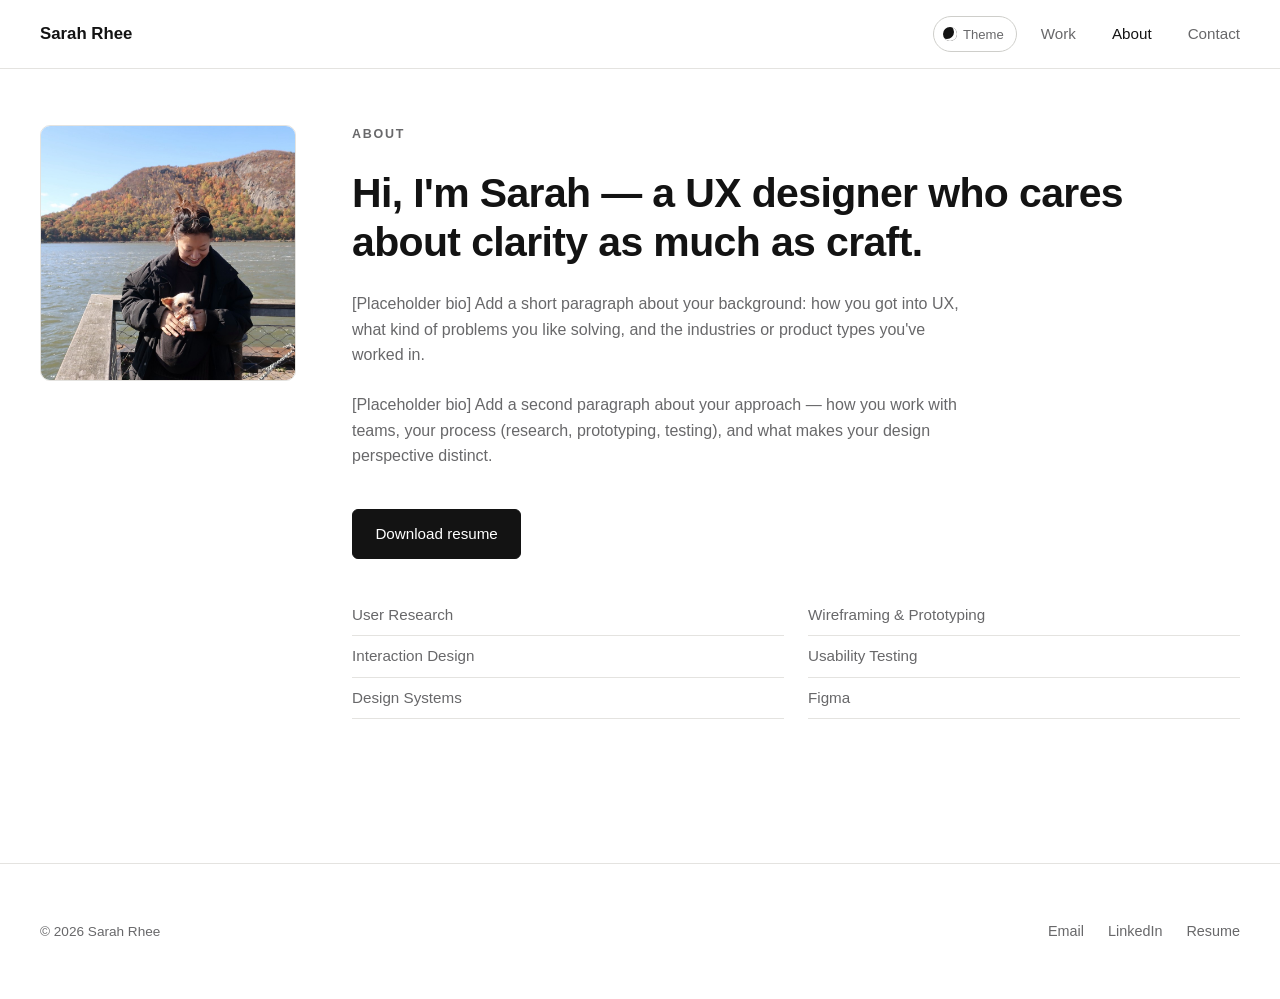
==== commit b60a0095: "Add about page photo, shrink display size" ====
--- a/about.html
+++ b/about.html
@@ -37,7 +37,7 @@
     <div class="wrap">
       <section class="about-grid">
         <div class="about-photo">
-          <div class="placeholder">Headshot photo</div>
+          <img src="img/sarah.jpg" alt="Sarah Rhee smiling, holding her dog, with a fall mountain view behind her" width="900" height="900" />
         </div>
 
         <div class="about-bio">
--- a/css/styles-editorial.css
+++ b/css/styles-editorial.css
@@ -4,28 +4,27 @@
 --------------------------------------------- */
 
 :root {
-  --paper: #f7f5f0;
+  --paper: #ffffff;
   --paper-raised: #ffffff;
-  --paper-sunken: #efece4;
-  --ink: #1c1a16;
-  --ink-muted: #6b665c;
-  --ink-faint: #9b9587;
-  --line: #ddd8cc;
-  --line-strong: #c7c1b2;
-  --accent: #a2543c;
+  --paper-sunken: #f1f1ef;
+  --ink: #131313;
+  --ink-muted: #68686a;
+  --ink-faint: #9a9a9b;
+  --line: #e4e3e0;
+  --line-strong: #cececa;
+  --accent: #3f4f3d;
   --accent-ink: #ffffff;
-  --accent-soft: #f1e3dc;
+  --accent-soft: #e9ede7;
   --good: #3f6b4c;
   --good-soft: #e4ede6;
-  --warn: #97621f;
-  --warn-soft: #f3e8d6;
-  --bad: #a3392f;
-  --bad-soft: #f5e3e0;
-  --info: #3d6a8a;
-  --info-soft: #e2ecf1;
-
-  --font-serif: "Iowan Old Style", "Palatino Linotype", Palatino, "Georgia", serif;
-  --font-sans: -apple-system, BlinkMacSystemFont, "Inter", "Segoe UI", Helvetica, Arial, sans-serif;
+  --warn: #8a6a1f;
+  --warn-soft: #f2ecdc;
+  --bad: #99392f;
+  --bad-soft: #f3e4e1;
+  --info: #3d5f78;
+  --info-soft: #e4ecf1;
+
+  --font-sans: -apple-system, BlinkMacSystemFont, "Helvetica Neue", "Inter", "Segoe UI", Helvetica, Arial, sans-serif;
   --font-mono: ui-monospace, "SF Mono", Menlo, Consolas, monospace;
 
   --space-1: 0.5rem;
@@ -44,51 +43,51 @@
 }
 
 :root[data-theme="dark"] {
-  --paper: #161512;
-  --paper-raised: #201f1b;
-  --paper-sunken: #0f0e0c;
-  --ink: #efeae0;
-  --ink-muted: #a8a294;
-  --ink-faint: #726c60;
-  --line: #34322b;
-  --line-strong: #45423a;
-  --accent: #d98a6c;
-  --accent-ink: #161512;
-  --accent-soft: #3a2a22;
+  --paper: #101010;
+  --paper-raised: #191919;
+  --paper-sunken: #0a0a0a;
+  --ink: #f0f0ee;
+  --ink-muted: #a3a3a1;
+  --ink-faint: #6d6d6b;
+  --line: #2b2b2a;
+  --line-strong: #3c3c3a;
+  --accent: #8fae87;
+  --accent-ink: #101010;
+  --accent-soft: #1e2620;
   --good: #8fbc9c;
   --good-soft: #1f2b22;
-  --warn: #d9a85c;
-  --warn-soft: #302416;
-  --bad: #e08b80;
-  --bad-soft: #331f1c;
-  --info: #8bb6d1;
-  --info-soft: #1c2a32;
-  --shadow-card: 0 1px 2px rgba(0, 0, 0, 0.2), 0 12px 28px -14px rgba(0, 0, 0, 0.55);
+  --warn: #d1b06a;
+  --warn-soft: #2c2517;
+  --bad: #d99089;
+  --bad-soft: #2e1e1c;
+  --info: #8fb3cc;
+  --info-soft: #1b2831;
+  --shadow-card: 0 1px 2px rgba(0, 0, 0, 0.3), 0 12px 28px -14px rgba(0, 0, 0, 0.6);
   color-scheme: dark;
 }
 
 @media (prefers-color-scheme: dark) {
   :root:not([data-theme="light"]) {
-    --paper: #161512;
-    --paper-raised: #201f1b;
-    --paper-sunken: #0f0e0c;
-    --ink: #efeae0;
-    --ink-muted: #a8a294;
-    --ink-faint: #726c60;
-    --line: #34322b;
-    --line-strong: #45423a;
-    --accent: #d98a6c;
-    --accent-ink: #161512;
-    --accent-soft: #3a2a22;
+    --paper: #101010;
+    --paper-raised: #191919;
+    --paper-sunken: #0a0a0a;
+    --ink: #f0f0ee;
+    --ink-muted: #a3a3a1;
+    --ink-faint: #6d6d6b;
+    --line: #2b2b2a;
+    --line-strong: #3c3c3a;
+    --accent: #8fae87;
+    --accent-ink: #101010;
+    --accent-soft: #1e2620;
     --good: #8fbc9c;
     --good-soft: #1f2b22;
-    --warn: #d9a85c;
-    --warn-soft: #302416;
-    --bad: #e08b80;
-    --bad-soft: #331f1c;
-    --info: #8bb6d1;
-    --info-soft: #1c2a32;
-    --shadow-card: 0 1px 2px rgba(0, 0, 0, 0.2), 0 12px 28px -14px rgba(0, 0, 0, 0.55);
+    --warn: #d1b06a;
+    --warn-soft: #2c2517;
+    --bad: #d99089;
+    --bad-soft: #2e1e1c;
+    --info: #8fb3cc;
+    --info-soft: #1b2831;
+    --shadow-card: 0 1px 2px rgba(0, 0, 0, 0.3), 0 12px 28px -14px rgba(0, 0, 0, 0.6);
     color-scheme: dark;
   }
 }
@@ -108,7 +107,7 @@
 img { max-width: 100%; height: auto; display: block; }
 a { color: inherit; text-decoration: none; }
 ul, ol { margin: 0; padding: 0; list-style: none; }
-h1, h2, h3, h4 { margin: 0; font-family: var(--font-serif); font-weight: 500; letter-spacing: -0.01em; }
+h1, h2, h3, h4 { margin: 0; font-family: var(--font-sans); font-weight: 600; letter-spacing: -0.015em; }
 p { margin: 0; }
 button { font: inherit; cursor: pointer; background: none; border: none; color: inherit; }
 dl, dt, dd { margin: 0; }
@@ -143,7 +142,7 @@
   font-family: var(--font-sans); font-size: 0.78rem; text-transform: uppercase;
   letter-spacing: 0.09em; color: var(--ink-muted); margin: 0;
 }
-.logo { font-family: var(--font-serif); font-size: 1.05rem; font-weight: 600; }
+.logo { font-family: var(--font-sans); font-size: 1.05rem; font-weight: 600; }
 .header-right { display: flex; align-items: center; gap: var(--space-3); }
 .site-meta { font-size: 0.85rem; color: var(--ink-muted); margin: 0; }
 .nav-links { display: flex; gap: var(--space-4); font-size: 0.95rem; }
@@ -171,75 +170,54 @@
 }
 .nav-toggle span { width: 20px; height: 1.5px; background: var(--ink); display: block; }
 
-/* ============ BENTO HERO ============ */
-.bento {
-  display: grid;
-  grid-template-columns: 1.4fr 1fr;
-  grid-template-rows: auto auto;
-  gap: var(--space-3);
-  padding: var(--space-5) 0 var(--space-4);
-}
-.tile {
-  background: var(--paper-raised);
-  border: 1px solid var(--line);
-  border-radius: var(--radius-lg);
-  box-shadow: var(--shadow-card);
-  padding: var(--space-4);
-}
-.tile-primary { grid-column: 1; grid-row: 1 / 3; display: flex; flex-direction: column; gap: var(--space-3); }
-.tile-visual { grid-column: 2; grid-row: 1; padding: 0; overflow: hidden; display: flex; flex-direction: column; }
-.tile-visual img { width: 100%; height: auto; }
-.tile-visual figcaption {
-  padding: var(--space-2) var(--space-3); font-size: 0.82rem; color: var(--ink-muted);
-  border-top: 1px solid var(--line);
-}
-.tile-status { grid-column: 2; grid-row: 2; display: flex; flex-direction: column; gap: 0.4rem; justify-content: center; }
-.tile-stats {
-  grid-column: 1 / 3; grid-row: 3;
-  display: grid; grid-template-columns: repeat(3, 1fr); gap: var(--space-3);
-  padding: 0; background: none; border: none; box-shadow: none;
-}
-
+/* ============ CASE STUDY HERO (clean editorial, no boxes) ============ */
+.case-hero { padding: var(--space-6) 0 var(--space-3); }
 .eyebrow-accent {
-  font-size: 0.78rem; text-transform: uppercase; letter-spacing: 0.09em;
-  color: var(--accent); margin: 0;
-}
-.bento h1 {
-  font-size: clamp(2rem, 3.4vw, 2.9rem); line-height: 1.12; margin-top: 0.5rem;
-}
-.subtitle { font-size: 1.1rem; color: var(--ink-muted); max-width: 34rem; margin-top: 0.25rem; }
-
-.case-summary { display: grid; gap: var(--space-2); margin-top: var(--space-2); }
-.case-summary dt {
-  font-size: 0.76rem; text-transform: uppercase; letter-spacing: 0.07em;
-  color: var(--ink-faint); margin-bottom: 0.2rem;
-}
-.case-summary dd { font-size: 0.95rem; color: var(--ink); }
-
-.small-label {
-  font-size: 0.76rem; text-transform: uppercase; letter-spacing: 0.07em; color: var(--ink-faint); margin: 0;
-}
-.badge {
-  display: inline-flex; align-self: flex-start; align-items: center;
-  background: var(--good-soft); color: var(--good);
-  font-size: 0.88rem; font-weight: 600; padding: 0.3rem 0.7rem; border-radius: 999px;
-  margin: 0.3rem 0;
-}
-.tile-status-note { font-size: 0.85rem; color: var(--ink-muted); margin: 0; }
-
-.chip {
-  background: var(--paper-raised); border: 1px solid var(--line); border-radius: var(--radius);
-  box-shadow: var(--shadow-card); padding: var(--space-3);
-  display: flex; flex-direction: column; gap: 0.4rem;
-}
-.chip-num { font-family: var(--font-serif); font-size: 1.15rem; color: var(--ink); }
-.chip-label { font-size: 0.86rem; color: var(--ink-muted); line-height: 1.5; }
+  font-size: 0.78rem; text-transform: uppercase; letter-spacing: 0.14em;
+  color: var(--accent); margin: 0; font-weight: 600;
+}
+.case-hero h1 {
+  font-size: clamp(2.5rem, 5vw, 4.25rem); line-height: 1.04; font-weight: 600;
+  letter-spacing: -0.02em; margin-top: 0.9rem; max-width: 44rem;
+}
+.subtitle { font-size: 1.2rem; color: var(--ink-muted); max-width: 36rem; margin-top: 1.1rem; }
+
+.case-meta-row {
+  display: flex; flex-wrap: wrap; gap: var(--space-4);
+  margin-top: var(--space-4); padding-top: var(--space-3); border-top: 1px solid var(--line);
+}
+.case-meta-row dt {
+  font-size: 0.72rem; text-transform: uppercase; letter-spacing: 0.08em;
+  color: var(--ink-faint); margin-bottom: 0.25rem;
+}
+.case-meta-row dd { font-size: 0.95rem; color: var(--ink); }
+.case-meta-row .status-dot {
+  display: inline-block; width: 6px; height: 6px; border-radius: 50%;
+  background: var(--good); margin-right: 0.4rem;
+}
+
+.case-hero-image { margin: var(--space-5) 0; }
+.case-hero-image img { width: 100%; border: 1px solid var(--line); }
+.case-hero-image figcaption { margin-top: var(--space-2); font-size: 0.85rem; color: var(--ink-muted); }
+
+.case-stats-row {
+  display: grid; grid-template-columns: repeat(3, 1fr); gap: var(--space-4);
+  padding: var(--space-4) 0 var(--space-5);
+  border-top: 1px solid var(--line); border-bottom: 1px solid var(--line);
+}
+.case-stats-row li { padding-left: var(--space-3); border-left: 1px solid var(--line); }
+.case-stats-row li:first-child { padding-left: 0; border-left: none; }
+.case-stats-row .num {
+  display: block; font-size: 1.05rem; font-weight: 600; color: var(--ink); margin-bottom: 0.5rem;
+  letter-spacing: -0.01em;
+}
+.case-stats-row .desc { font-size: 0.87rem; color: var(--ink-muted); line-height: 1.55; }
 
 /* ============ SUMMARY PANEL ============ */
 .summary { padding: var(--space-4) 0; border-top: 1px solid var(--line); border-bottom: 1px solid var(--line); }
 .summary-grid { display: grid; grid-template-columns: repeat(4, 1fr); gap: var(--space-4); }
 .summary-item dt {
-  font-family: var(--font-serif); font-size: 1rem; color: var(--ink); margin-bottom: 0.4rem;
+  font-family: var(--font-sans); font-size: 1rem; color: var(--ink); margin-bottom: 0.4rem;
 }
 .summary-item dd { font-size: 0.88rem; color: var(--ink-muted); }
 .summary-footnote { font-size: 0.8rem; color: var(--ink-faint); margin-top: var(--space-3); }
@@ -271,12 +249,13 @@
 .content { min-width: 0; }
 
 /* ============ SECTIONS ============ */
-.section { padding-bottom: var(--space-6); scroll-margin-top: 6rem; max-width: 46rem; }
+.section { padding-bottom: var(--space-6); scroll-margin-top: 6rem; }
+.content p, .content li, .content dd, .content blockquote { max-width: 42rem; }
 .section h2 { font-size: 1.6rem; margin-bottom: var(--space-2); }
 .section h3 { font-size: 1.15rem; margin: var(--space-3) 0 0.75rem; }
 .section p { color: var(--ink-muted); margin-bottom: var(--space-2); }
 .tldr {
-  font-size: 1.08rem; color: var(--ink); font-family: var(--font-serif);
+  font-size: 1.08rem; color: var(--ink); font-family: var(--font-sans);
   border-left: 3px solid var(--accent); padding-left: var(--space-2); margin-bottom: var(--space-3);
 }
 .phase { font-size: 0.8rem; color: var(--ink-faint); font-family: var(--font-sans); font-weight: 400; margin-left: 0.5rem; }
@@ -285,7 +264,7 @@
 .attribution { display: grid; grid-template-columns: 1fr 1fr; gap: var(--space-4); margin: var(--space-3) 0 var(--space-4); }
 .attribution-col { background: var(--paper-raised); border: 1px solid var(--line); border-radius: var(--radius-lg); padding: var(--space-3); }
 .attribution-col h3 { margin-top: 0; font-size: 0.95rem; text-transform: uppercase; letter-spacing: 0.06em; color: var(--ink-faint); }
-.big-metric { font-family: var(--font-serif); font-size: 2rem; color: var(--accent); margin: 0.3rem 0; }
+.big-metric { font-family: var(--font-sans); font-size: 2rem; color: var(--accent); margin: 0.3rem 0; }
 .muted { color: var(--ink-faint); font-size: 0.85rem; }
 .clean-list { display: grid; gap: 0.5rem; margin: 0.5rem 0; }
 .clean-list li { font-size: 0.95rem; color: var(--ink); padding-left: 1rem; position: relative; }
@@ -294,7 +273,7 @@
 .proofs-h { font-size: 1rem; text-transform: uppercase; letter-spacing: 0.05em; color: var(--ink-faint); }
 .proofs { display: grid; gap: var(--space-3); }
 .proof { border-top: 1px solid var(--line); padding-top: var(--space-2); }
-.proof-claim { font-family: var(--font-serif); font-size: 1.1rem; color: var(--ink); margin-bottom: 0.3rem; }
+.proof-claim { font-family: var(--font-sans); font-size: 1.1rem; color: var(--ink); margin-bottom: 0.3rem; }
 .proof-evidence { color: var(--ink-muted); }
 .proof-artifact a { color: var(--accent); font-size: 0.9rem; }
 .proof-artifact a:hover { text-decoration: underline; }
@@ -305,7 +284,7 @@
 .handoff-lane { border-radius: var(--radius-lg); padding: var(--space-3); border: 1px solid var(--line); }
 .handoff-before { background: var(--bad-soft); }
 .handoff-after { background: var(--good-soft); }
-.handoff-lane-title { font-family: var(--font-serif); font-size: 1rem; margin-bottom: var(--space-2); display: flex; align-items: center; gap: 0.5rem; }
+.handoff-lane-title { font-family: var(--font-sans); font-size: 1rem; margin-bottom: var(--space-2); display: flex; align-items: center; gap: 0.5rem; }
 .ba-tag {
   font-size: 0.7rem; text-transform: uppercase; letter-spacing: 0.05em; font-weight: 700;
   padding: 0.15rem 0.5rem; border-radius: 999px;
@@ -321,7 +300,7 @@
 
 .mechanism { display: grid; gap: var(--space-2); margin-top: var(--space-3); }
 .mechanism > div { border-top: 1px solid var(--line); padding-top: var(--space-2); }
-.mechanism dt { font-family: var(--font-serif); font-size: 1rem; margin-bottom: 0.25rem; }
+.mechanism dt { font-family: var(--font-sans); font-size: 1rem; margin-bottom: 0.25rem; }
 .mechanism dd { color: var(--ink-muted); }
 
 /* ============ NUGGETS / CALLOUTS ============ */
@@ -334,11 +313,11 @@
   background: var(--paper-raised); border: 1px solid var(--line); border-radius: var(--radius);
   padding: var(--space-2) var(--space-3); font-size: 0.9rem; color: var(--ink-muted);
 }
-.nugget-card strong { display: block; color: var(--ink); font-family: var(--font-serif); font-size: 1rem; margin-bottom: 0.2rem; }
+.nugget-card strong { display: block; color: var(--ink); font-family: var(--font-sans); font-size: 1rem; margin-bottom: 0.2rem; }
 .nugget {
   border-left: 3px solid var(--accent); background: var(--accent-soft);
   padding: var(--space-3); border-radius: 0 var(--radius) var(--radius) 0;
-  margin: var(--space-3) 0; font-family: var(--font-serif); font-size: 1.05rem;
+  margin: var(--space-3) 0; font-family: var(--font-sans); font-size: 1.05rem;
 }
 .nugget p { color: var(--ink); margin-bottom: 0; }
 .nugget p + p { margin-top: 0.5rem; }
@@ -373,7 +352,7 @@
   background: var(--paper-raised); border: 1px solid var(--line); border-top: 3px solid var(--accent);
   border-radius: var(--radius); padding: var(--space-2);
 }
-.ia-phase-name { font-family: var(--font-serif); font-size: 1.05rem; margin-bottom: 0.2rem; }
+.ia-phase-name { font-family: var(--font-sans); font-size: 1.05rem; margin-bottom: 0.2rem; }
 .ia-phase-desc { font-size: 0.82rem; color: var(--ink-muted); margin-bottom: 0.6rem; }
 .ia-screens { display: grid; gap: 0.3rem; }
 .ia-screens li { font-size: 0.85rem; color: var(--ink); padding: 0.2rem 0.5rem; background: var(--paper-sunken); border-radius: 4px; }
@@ -430,14 +409,14 @@
 .diagram-svg { width: 100%; height: auto; background: var(--paper-raised); border: 1px solid var(--line); border-radius: var(--radius-lg); }
 .diagram-box { fill: var(--paper-sunken); stroke: var(--line-strong); stroke-width: 1.25; }
 .diagram-box-accent { fill: var(--accent-soft); stroke: var(--accent); stroke-width: 1.25; }
-.diagram-box-title { fill: var(--ink); font-family: var(--font-serif); }
+.diagram-box-title { fill: var(--ink); font-family: var(--font-sans); }
 .diagram-box-desc { fill: var(--ink-muted); font-family: var(--font-sans); }
 .diagram-arrow { stroke: var(--ink-faint); stroke-width: 1.5; fill: none; marker-end: url(#arrowhead); }
 .diagram-loop-tag { fill: var(--accent); font-family: var(--font-sans); font-weight: 700; letter-spacing: 0.04em; }
 .diagram-arrowhead { fill: var(--ink-faint); }
 
 .sketch-box { fill: none; stroke: var(--ink-muted); stroke-width: 1.75; stroke-linejoin: round; stroke-linecap: round; }
-.sketch-label { fill: var(--ink); font-family: var(--font-serif); }
+.sketch-label { fill: var(--ink); font-family: var(--font-sans); }
 .sketch-note { fill: var(--ink-faint); font-family: var(--font-sans); font-style: italic; }
 .sketch-arrow { stroke: var(--accent); stroke-width: 1.75; fill: none; stroke-linecap: round; }
 .sketch-scribble { stroke: var(--ink-faint); stroke-width: 1.25; fill: none; opacity: 0.6; }
@@ -518,12 +497,12 @@
 .work-card-media { border-radius: var(--radius); overflow: hidden; aspect-ratio: 16/10; }
 .work-card-media img { width: 100%; height: 100%; object-fit: cover; }
 .work-card-tag { font-size: 0.78rem; text-transform: uppercase; letter-spacing: 0.06em; color: var(--accent); margin-bottom: 0.3rem; }
-.work-card-title { font-family: var(--font-serif); font-size: 1.4rem; margin-bottom: 0.5rem; }
+.work-card-title { font-family: var(--font-sans); font-size: 1.4rem; margin-bottom: 0.5rem; }
 .work-card-desc { color: var(--ink-muted); font-size: 0.95rem; }
 .work-card-meta { display: flex; gap: var(--space-3); margin-top: var(--space-2); font-size: 0.82rem; color: var(--ink-faint); }
 
-.about-grid { display: grid; grid-template-columns: 1fr 1.3fr; gap: var(--space-5); align-items: start; padding: var(--space-5) 0; }
-.about-photo { aspect-ratio: 1; border-radius: var(--radius-lg); overflow: hidden; border: 1px solid var(--line); }
+.about-grid { display: grid; grid-template-columns: 16rem 1fr; gap: var(--space-5); align-items: start; padding: var(--space-5) 0; }
+.about-photo { aspect-ratio: 1; border-radius: var(--radius-lg); overflow: hidden; border: 1px solid var(--line); max-width: 16rem; }
 .about-photo img { width: 100%; height: 100%; object-fit: cover; }
 .about-bio p { margin-bottom: var(--space-3); color: var(--ink-muted); max-width: 38rem; }
 .skills-list { display: grid; grid-template-columns: repeat(2, 1fr); gap: 0 var(--space-3); margin-top: var(--space-4); }
@@ -554,9 +533,9 @@
 
 /* ============ RESPONSIVE ============ */
 @media (max-width: 960px) {
-  .bento { grid-template-columns: 1fr; grid-template-rows: auto; }
-  .tile-primary, .tile-visual, .tile-status, .tile-stats { grid-column: 1; grid-row: auto; }
-  .tile-stats { grid-template-columns: 1fr; }
+  .case-stats-row { grid-template-columns: 1fr; }
+  .case-stats-row li { padding-left: 0; border-left: none; padding-top: var(--space-3); border-top: 1px solid var(--line); }
+  .case-stats-row li:first-child { padding-top: 0; border-top: none; }
   .summary-grid { grid-template-columns: repeat(2, 1fr); }
   .layout { grid-template-columns: 1fr; }
   .toc-desktop { display: none; }
